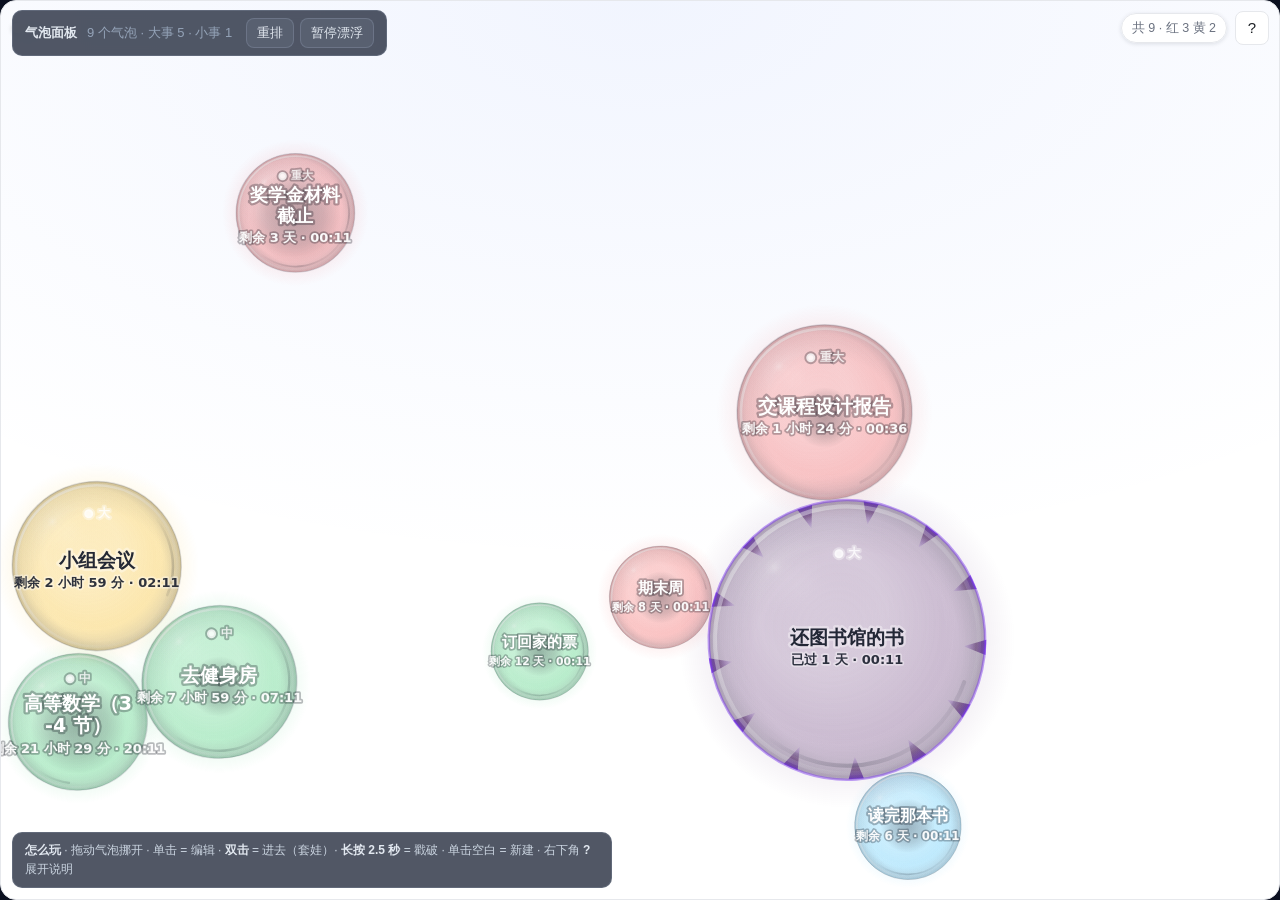
==== index.html @ 01e2e014 "Timetable：本地优先的日程/课表应用" ====
<!doctype html>
<html lang="zh-CN">
<head>
<meta charset="utf-8" />
<meta name="viewport" content="width=device-width, initial-scale=1, viewport-fit=cover" />
<meta name="theme-color" content="#0b1020" />
<title>气泡日程 · Bubble Schedule Demo</title>
<meta name="description" content="气泡浮动日程界面：大小 = 还剩多久，颜色 = 事情多大。纯前端、零依赖。" />
<!-- 空的 data: 图标：不写这一行浏览器会去请求 /favicon.ico 并拿到 404，
     在控制台留一条无意义的红字（demo 的 404 检查也会被它干扰）。 -->
<link rel="icon" href="data:," />
<!--
  刻意复用应用的**同一批样式表**（web/css/*.css 由生成器拷进来）。
  少一个气泡就长得不对：`.bubble-canvas` 在 views.css，
  颜色/圆角/字号的设计变量在 base.css。
-->
<link rel="stylesheet" href="web/css/base.css" />
<link rel="stylesheet" href="web/css/layout.css" />
<link rel="stylesheet" href="web/css/views.css" />
<link rel="stylesheet" href="web/css/components.css" />
<link rel="stylesheet" href="web/demo.css" />
</head>
<body>
<!--
  ⚠️ `view-bubble` 这个类**不能省**：layout.css 里气泡区的"铺满"规则
     （去掉顶栏、去掉内容区内边距、把 .content 变成 flex 列）全部挂在
     `.app.view-bubble` 下面。少了它就不是全屏气泡，而是带一圈留白的普通视图。

  ⚠️ 也**不能有 .sidebar**：layout.css 的 `.app` 是
     `display:grid; grid-template-columns: var(--sidebar-w) 1fr`。
     没有侧栏时，`.main` 会落进**第一列**（= 收起态侧栏的 62px），
     整个主区被压成 62px 宽 —— 实测就是 62px。
     demo.css 里用 `grid-template-columns: 1fr` 覆盖掉。
-->
<div class="app view-bubble">
  <div class="main">
    <main class="content" id="view-host" tabindex="-1"></main>
  </div>
</div>

<!-- 顶部悬浮条：标题 / 统计 / 两个好玩的操作（重排、暂停漂浮）。
     不用应用的 .topbar —— 气泡视图下它是被隐藏的（空间全留给气泡），
     所以这里自己做一条浮层。 -->
<div class="demo-bar">
  <b id="view-title">气泡面板</b>
  <span id="view-subtitle" class="demo-sub"></span>
  <span class="demo-nav" id="view-nav"></span>
</div>

<div class="toast-host" id="toast-host" aria-live="polite" aria-atomic="false"></div>

<div class="demo-hint">
  <b>怎么玩</b> ·
  拖动气泡挪开 ·
  单击 = 编辑 ·
  <b>双击</b> = 进去（套娃）·
  <b>长按 2.5 秒</b> = 戳破 ·
  单击空白 = 新建 ·
  右下角 <b>?</b> 展开说明
</div>

<script type="module" src="web/demo.js"></script>
</body>
</html>
---- web/css/base.css ----
:root {
  --bg: #f5f6f8;
  --surface: #ffffff;
  --surface-2: #fafbfc;
  --text: #1b1f24;
  --muted: #6b7280;
  --line: #e6e8ec;
  --brand: #3b6ef6;
  --brand-soft: #eaf0ff;
  --danger: #ef4444;
  --ok: #10b981;
  --warn: #f59e0b;

  --c-course: #3b6ef6;
  --c-task: #f59e0b;
  --c-exam: #ef4444;
  --c-activity: #10b981;
  --c-personal: #8b5cf6;
  --c-other: #64748b;

  
  --cc-1: #2f6feb;
  --cc-2: #0e9f6e;
  --cc-3: #7c5cf0;
  --cc-4: #d97706;
  --cc-5: #0e8fa8;
  --cc-6: #db2777;
  --cc-7: #65a30d;
  --cc-8: #e11d48;
  --cc-9: #4f46e5;
  --cc-10: #b45309;
  --cc-11: #0891b2;
  --cc-12: #9333ea;

  --r-sm: 8px;
  --r-md: 12px;
  --r-lg: 16px;
  --shadow: 0 1px 2px rgba(16, 24, 40, .05), 0 8px 24px -12px rgba(16, 24, 40, .18);
  --font: -apple-system, BlinkMacSystemFont, "Segoe UI", "PingFang SC", "Hiragino Sans GB",
          "Microsoft YaHei", "Noto Sans SC", Roboto, sans-serif;
  --sidebar-w: 210px;
  
  --sidebar-w-collapsed: 62px;
  --sidebar-w-expanded: 210px;
  --tabbar-h: 58px;
}

@media (prefers-color-scheme: dark) {
  :root {
    --bg: #0f1115;
    --surface: #171a21;
    --surface-2: #1c2029;
    --text: #e8eaed;
    --muted: #9aa2af;
    --line: #262b34;
    --brand: #6b93ff;
    --brand-soft: #1b2440;
    --shadow: 0 1px 2px rgba(0, 0, 0, .4), 0 12px 28px -16px rgba(0, 0, 0, .6);
  }
}

* { box-sizing: border-box; }

html, body { height: 100%; }

body {
  margin: 0;
  font-family: var(--font);
  font-size: 14px;
  line-height: 1.5;
  color: var(--text);
  background: var(--bg);
  -webkit-font-smoothing: antialiased;
  -webkit-tap-highlight-color: transparent;
}

h1, h2, h3, h4, p { margin: 0; }
button { font: inherit; color: inherit; }
ul { margin: 0; padding: 0; list-style: none; }

::-webkit-scrollbar { width: 10px; height: 10px; }
::-webkit-scrollbar-thumb { background: var(--line); border-radius: 999px; border: 3px solid transparent; background-clip: content-box; }
::-webkit-scrollbar-thumb:hover { background: var(--muted); background-clip: content-box; }


.btn {
  display: inline-flex; align-items: center; justify-content: center; gap: 6px;
  padding: 8px 14px; min-height: 36px;
  border: 1px solid var(--line); border-radius: var(--r-sm);
  background: var(--surface); cursor: pointer;
  transition: background .15s, border-color .15s, transform .06s;
  white-space: nowrap;
}
.btn:hover { background: var(--surface-2); }
.btn:active { transform: scale(.98); }
.btn-primary { background: var(--brand); border-color: var(--brand); color: #fff; }
.btn-primary:hover { filter: brightness(1.06); background: var(--brand); }
.btn-ghost { background: transparent; border-color: transparent; }
.btn-danger { color: var(--danger); border-color: var(--line); }
.btn-danger:hover { background: rgba(239, 68, 68, .08); }
.btn-block { width: 100%; }
.btn-sm { min-height: 30px; padding: 4px 10px; font-size: 13px; }

.icon-btn {
  width: 34px; height: 34px; display: inline-grid; place-items: center;
  border: 1px solid var(--line); border-radius: var(--r-sm);
  background: var(--surface); cursor: pointer; font-size: 15px;
}
.icon-btn:hover { background: var(--surface-2); }

.chip {
  display: inline-flex; align-items: center; gap: 4px;
  padding: 2px 8px; border-radius: 999px;
  background: var(--surface-2); border: 1px solid var(--line);
  font-size: 12px; color: var(--muted);
}
.tiny { font-size: 12px; color: var(--muted); }
.muted { color: var(--muted); }
.only-desk { display: inline; }
.only-mobile { display: none; }

input, select, textarea {
  font: inherit; color: inherit; width: 100%;
  padding: 9px 11px; min-height: 38px;
  border: 1px solid var(--line); border-radius: var(--r-sm);
  background: var(--surface); outline: none;
  transition: border-color .15s, box-shadow .15s;
}


[hidden] { display: none !important; }


input[type='checkbox'], input[type='radio'] {
  width: auto;
  min-width: 0;
  min-height: 0;
  height: auto;
  padding: 0;
  margin: 0;
  border: 0;
  border-radius: 0;
  background: none;
  flex: none;
  align-self: flex-start;
  accent-color: var(--brand);
}

input:focus, select:focus, textarea:focus {
  border-color: var(--brand);
  box-shadow: 0 0 0 3px color-mix(in srgb, var(--brand) 18%, transparent);
}
textarea { min-height: 72px; resize: vertical; }
label { display: block; font-size: 12px; color: var(--muted); margin-bottom: 5px; }


.t-course { --c: var(--c-course); }
.t-task { --c: var(--c-task); }
.t-exam { --c: var(--c-exam); }
.t-activity { --c: var(--c-activity); }
.t-personal { --c: var(--c-personal); }
.t-other { --c: var(--c-other); }

@media (max-width: 799px) {
  .only-desk { display: none; }
  .only-mobile { display: inline-grid; }
}
---- web/css/layout.css ----
.app {
  display: grid;
  grid-template-columns: var(--sidebar-w) 1fr;
  min-height: 100vh;
  min-height: 100dvh;
}


.app.view-bubble {
  height: 100vh;
  height: 100dvh;
  overflow: hidden;
}
.app.view-bubble .main { height: 100%; min-height: 0; overflow: hidden; }

.app.view-bubble .sidebar { position: static; height: 100%; overflow-y: auto; }


.sidebar {
  display: flex; flex-direction: column; gap: 8px;
  padding: 16px 12px;
  border-right: 1px solid var(--line);
  background: var(--surface);
  position: sticky; top: 0; height: 100vh; height: 100dvh;
  
  min-width: 0;
}
.brand { display: flex; align-items: center; gap: 10px; padding: 4px 6px 14px; }
.brand-mark {
  width: 32px; height: 32px; border-radius: 9px; flex: none;
  display: grid; place-items: center;
  background: var(--brand); color: #fff; font-weight: 700;
}
.brand-text { display: flex; flex-direction: column; line-height: 1.15; }
.brand-text b { font-size: 15px; }
.brand-text small { font-size: 11px; color: var(--muted); letter-spacing: .04em; }

.nav { display: flex; flex-direction: column; gap: 2px; flex: 1; }
.nav-item {
  display: flex; align-items: center; gap: 10px;
  padding: 9px 11px; border-radius: var(--r-sm);
  border: 0; background: transparent; text-align: left; cursor: pointer;
  color: var(--text);
}
.nav-item:hover { background: var(--surface-2); }
.nav-item[aria-current="true"] { background: var(--brand-soft); color: var(--brand); font-weight: 600; }
.nav-item .nav-ico { width: 18px; text-align: center; font-size: 15px; }
.sidebar-foot { display: flex; flex-direction: column; gap: 8px; padding-top: 10px; border-top: 1px solid var(--line); }
.sidebar-foot .tiny { padding: 0 4px; }


.sidebar-toggle {
  margin-top: 8px; padding: 6px 0; width: 100%;
  border: 1px solid var(--line); border-radius: var(--r-sm);
  background: var(--surface-2); color: var(--muted);
  font-size: 14px; line-height: 1; cursor: pointer;
}
.sidebar-toggle:hover { color: var(--text); border-color: var(--brand); }



@media (min-width: 800px) {
  .app { transition: grid-template-columns 180ms ease; grid-template-columns: var(--sidebar-w-collapsed) 1fr; }
  .app:has(.sidebar:hover), .app:has(.sidebar:focus-within) { grid-template-columns: var(--sidebar-w-expanded) 1fr; }
  
  .app:has(.sidebar.is-open:not(.is-dropzone)) { grid-template-columns: var(--sidebar-w-expanded) 1fr; }
  
  .app:has(.sidebar.is-dropzone) { grid-template-columns: var(--sidebar-w-expanded) 1fr; }
  .sidebar { width: auto; }
  
  .sidebar .brand-text,
  .sidebar .nav-label,
  .sidebar .sidebar-foot .tiny {
    opacity: 0; width: 0; overflow: hidden;
    transition: opacity 120ms ease, width 180ms ease;
    white-space: nowrap;
  }
  .sidebar:hover .brand-text,
  .sidebar:hover .nav-label,
  .sidebar:hover .sidebar-foot .tiny,
  .sidebar:focus-within .brand-text,
  .sidebar:focus-within .nav-label,
  .sidebar:focus-within .sidebar-foot .tiny,
  .sidebar.is-open .brand-text,
  .sidebar.is-open .nav-label,
  .sidebar.is-open .sidebar-foot .tiny,
  .sidebar.is-dropzone .brand-text,
  .sidebar.is-dropzone .nav-label,
  .sidebar.is-dropzone .sidebar-foot .tiny {
    opacity: 1; width: auto; overflow: visible;
  }
  
  .sidebar.is-dropzone > * { visibility: hidden; }

  
  .sidebar:not(:hover):not(:focus-within):not(.is-dropzone) { padding-left: 0; padding-right: 0; }
  .sidebar:not(:hover):not(:focus-within):not(.is-dropzone) .brand { justify-content: center; padding: 4px 0 14px; }
  .sidebar:not(:hover):not(:focus-within):not(.is-dropzone) .nav-item {
    justify-content: center; padding-left: 0; padding-right: 0; min-height: 38px;
  }
  .sidebar:not(:hover):not(:focus-within):not(.is-dropzone) .sidebar-foot { align-items: center; }
  
  .nav-item .nav-ico { width: 20px; flex: none; line-height: 1; }
  .brand-mark { width: 32px; height: 32px; }
}


.bubble-dropzone {
  position: fixed; z-index: 30;
  left: 0; top: 0; height: 100dvh;
  width: var(--sidebar-w-expanded);
  display: flex; flex-direction: column; justify-content: center; gap: 10px;
  padding: 18px 12px;
  border: 2px dashed color-mix(in srgb, var(--drop-color, var(--brand)) 60%, transparent);
  border-radius: var(--r-lg);
  background:
    linear-gradient(180deg,
      color-mix(in srgb, var(--drop-color, var(--surface)) 34%, var(--surface)),
      color-mix(in srgb, var(--drop-color, var(--surface)) 16%, var(--surface)));
  backdrop-filter: blur(3px);
  pointer-events: none;              
  animation: dzIn 150ms ease-out both;
  text-align: center;
}
.bubble-dropzone[hidden] { display: none; }
@keyframes dzIn { from { opacity: 0; transform: translateX(-12px); } }
.bdz-head { font-size: 15px; font-weight: 700; color: var(--text); }
.bdz-desc { font-size: 12.5px; line-height: 1.5; color: var(--text); opacity: .85; }
.bdz-color {
  display: flex; flex-direction: column; align-items: center; gap: 5px;
  margin-top: 4px; font-size: 11.5px; color: var(--muted);
}
.bdz-color i {
  width: 26px; height: 26px; border-radius: 50%; display: block;
  border: 2px solid color-mix(in srgb, var(--line) 70%, transparent);
  box-shadow: 0 1px 6px -1px rgba(0, 0, 0, .25);
}


.main { display: flex; flex-direction: column; min-width: 0; }

.topbar {
  position: sticky; top: 0; z-index: 20;
  display: flex; align-items: center; justify-content: space-between; gap: 12px;
  padding: 12px 20px;
  background: color-mix(in srgb, var(--bg) 86%, transparent);
  backdrop-filter: saturate(1.4) blur(10px);
  border-bottom: 1px solid var(--line);
}
.topbar-left, .topbar-right { display: flex; align-items: center; gap: 10px; min-width: 0; }
.title-block { min-width: 0; }
.topbar h1 { font-size: 18px; font-weight: 650; white-space: nowrap; }
.subtitle { font-size: 12px; color: var(--muted); white-space: nowrap; overflow: hidden; text-overflow: ellipsis; }

.period-nav { display: flex; align-items: center; gap: 2px; }
.period-nav .today-btn { font-size: 13px; }

.content { flex: 1; min-width: 0; padding: 16px 20px 32px; outline: none; }


.banner-host { display: flex; flex-direction: column; gap: 8px; padding: 0 20px; }
.banner-host:not(:empty) { padding-top: 12px; }


.app.view-bubble .topbar {
  padding: 0;
  border-bottom: 0;
  background: transparent;
  backdrop-filter: none;
  min-height: 0;
}
.app.view-bubble .topbar .title-block { display: none; }
.app.view-bubble .topbar .new-event-btn { display: none; }
.app.view-bubble .period-nav { display: none; }
.app.view-bubble .banner-host:empty { display: none; }

.app.view-bubble .content {
  padding: 0;
  overflow: hidden;
  
  display: flex;
  flex-direction: column;
}

.app.view-bubble .topbar-left { min-height: 44px; align-items: center; }
.banner {
  display: flex; align-items: center; gap: 10px; flex-wrap: wrap;
  padding: 10px 14px; border-radius: var(--r-md);
  border: 1px solid var(--line); background: var(--surface); box-shadow: var(--shadow);
  font-size: 13px;
}
.banner b { font-weight: 600; }
.banner .spacer { flex: 1; }
.banner.warn { border-color: color-mix(in srgb, var(--warn) 45%, var(--line)); background: color-mix(in srgb, var(--warn) 8%, var(--surface)); }
.banner.info { border-color: color-mix(in srgb, var(--brand) 40%, var(--line)); background: var(--brand-soft); }


.tabbar { display: none; }

@media (max-width: 799px) {
  .app { grid-template-columns: 1fr; }
  .sidebar { display: none; }
  .topbar { padding: 10px 14px; }
  .content { padding: 12px 14px calc(var(--tabbar-h) + 20px + env(safe-area-inset-bottom)); }
  .banner-host { padding: 0 14px; }

  .tabbar {
    display: grid; grid-auto-flow: column; grid-auto-columns: 1fr;
    position: fixed; left: 0; right: 0; bottom: 0; z-index: 30;
    height: calc(var(--tabbar-h) + env(safe-area-inset-bottom));
    padding-bottom: env(safe-area-inset-bottom);
    background: color-mix(in srgb, var(--surface) 94%, transparent);
    backdrop-filter: blur(12px);
    border-top: 1px solid var(--line);
  }
  .tabbar .nav-item {
    flex-direction: column; gap: 2px; justify-content: center;
    border-radius: 0; font-size: 11px; padding: 6px 0;
  }
  .tabbar .nav-item .nav-ico { font-size: 17px; width: auto; }
  .tabbar .nav-item[aria-current="true"] { background: transparent; color: var(--brand); }
}
---- web/css/views.css ----
.card {
  background: var(--surface); border: 1px solid var(--line);
  border-radius: var(--r-lg); box-shadow: var(--shadow);
}


.empty {
  display: grid; place-items: center; gap: 10px;
  padding: 56px 20px; text-align: center; color: var(--muted);
}
.empty .empty-ico { font-size: 34px; opacity: .5; }
.empty h3 { color: var(--text); font-size: 15px; font-weight: 600; }


.month-head {
  display: grid; grid-template-columns: repeat(7, 1fr);
  border-bottom: 1px solid var(--line);
  background: var(--surface-2);
  border-radius: var(--r-lg) var(--r-lg) 0 0;
}
.month-head span { padding: 8px 0; text-align: center; font-size: 12px; color: var(--muted); }
.month-head span.weekend { color: color-mix(in srgb, var(--muted) 70%, var(--danger)); }

.month-grid { display: grid; grid-template-columns: repeat(7, 1fr); }
.month-cell {
  min-height: 108px; padding: 6px 7px 7px;
  border-right: 1px solid var(--line); border-bottom: 1px solid var(--line);
  cursor: pointer; position: relative; overflow: hidden;
  transition: background .12s;
}
.month-cell:nth-child(7n) { border-right: 0; }
.month-cell:hover { background: var(--surface-2); }
.month-cell.out { background: color-mix(in srgb, var(--bg) 60%, transparent); }
.month-cell.out .daynum { opacity: .38; }
.month-cell.today .daynum {
  background: var(--brand); color: #fff; border-radius: 999px;
  width: 22px; height: 22px; display: grid; place-items: center;
}
.month-cell .daynum { font-size: 12px; font-weight: 600; margin-bottom: 4px; }
.month-cell .cell-head { display: flex; align-items: center; justify-content: space-between; }
.month-cell .cell-week { font-size: 10px; color: var(--muted); }

.pill {
  display: flex; align-items: center; gap: 5px;
  padding: 2px 6px; margin-bottom: 3px;
  border-radius: 5px; font-size: 11.5px; line-height: 1.45;
  background: color-mix(in srgb, var(--c) 12%, transparent);
  color: color-mix(in srgb, var(--c) 78%, var(--text));
  border-left: 2.5px solid var(--c);
  white-space: nowrap; overflow: hidden; text-overflow: ellipsis;
}
.pill .pill-time { font-variant-numeric: tabular-nums; opacity: .8; flex: none; }
.pill .pill-title { overflow: hidden; text-overflow: ellipsis; }
.pill.done { opacity: .45; text-decoration: line-through; }
.more { font-size: 11px; color: var(--muted); padding-left: 4px; }

@media (max-width: 799px) {
  .month-cell { min-height: 74px; padding: 4px; }
  .month-cell .cell-week { display: none; }
  .pill { font-size: 10.5px; padding: 1px 4px; border-left-width: 2px; }
  .pill .pill-time { display: none; }
}


.grid-wrap { overflow: auto; -webkit-overflow-scrolling: touch; }
.timegrid { min-width: 620px; position: relative; }
.timegrid-head {
  display: grid; position: sticky; top: 0; z-index: 5;
  background: var(--surface); border-bottom: 1px solid var(--line);
}
.timegrid-head .corner { border-right: 1px solid var(--line); }
.timegrid-head .daycol {
  padding: 7px 4px; text-align: center; border-right: 1px solid var(--line);
  font-size: 12px; color: var(--muted);
}
.timegrid-head .daycol b { display: block; font-size: 15px; color: var(--text); }
.timegrid-head .daycol.today { background: var(--brand-soft); }
.timegrid-head .daycol.today b { color: var(--brand); }
.timegrid-head .daycol small { font-size: 10px; }

.timegrid-body { display: grid; position: relative; }
.timegrid-axis { border-right: 1px solid var(--line); position: relative; }
.hour-label {
  height: 60px; font-size: 11px; color: var(--muted);
  text-align: right; padding-right: 7px; transform: translateY(-7px);
}
.daycol-body { position: relative; border-right: 1px solid var(--line); }
.hour-line { height: 60px; border-bottom: 1px dashed var(--line); }
.now-line {
  position: absolute; left: 0; right: 0; height: 0;
  border-top: 2px solid var(--danger); z-index: 3; pointer-events: none;
}
.now-line::before {
  content: ''; position: absolute; left: -4px; top: -5px;
  width: 8px; height: 8px; border-radius: 50%; background: var(--danger);
}

.block {
  position: absolute; overflow: hidden; cursor: pointer;
  padding: 4px 6px; border-radius: 6px;
  background: color-mix(in srgb, var(--c) 16%, var(--surface));
  border-left: 3px solid var(--c);
  box-shadow: 0 1px 2px rgba(16, 24, 40, .06);
  font-size: 11.5px; line-height: 1.35;
}
.block b { display: block; font-weight: 600; font-size: 12px; }
.block .bl-time { font-size: 10.5px; opacity: .75; }
.block .bl-loc { font-size: 10.5px; opacity: .8; }
.block.done { opacity: .5; }
.block.tiny-block { padding: 2px 5px; }
.block.tiny-block b { font-size: 11px; }


.list { display: flex; flex-direction: column; gap: 14px; }
.list-group { display: flex; flex-direction: column; gap: 8px; }
.list-group-head {
  display: flex; align-items: baseline; gap: 8px; padding: 2px 4px;
  position: sticky; top: 58px; background: var(--bg); z-index: 2;
}
.list-group-head h3 { font-size: 13px; font-weight: 650; }
.list-group-head .count { font-size: 12px; color: var(--muted); }

.row {
  display: flex; align-items: center; gap: 12px;
  padding: 11px 14px; border: 1px solid var(--line); border-radius: var(--r-md);
  background: var(--surface); cursor: pointer;
}
.row:hover { border-color: color-mix(in srgb, var(--brand) 35%, var(--line)); }
.row .bar { width: 3px; align-self: stretch; border-radius: 3px; background: var(--c); flex: none; }
.row .row-main { flex: 1; min-width: 0; }
.row .row-title { font-weight: 600; display: flex; align-items: center; gap: 6px; }
.row .row-meta { font-size: 12px; color: var(--muted); display: flex; gap: 8px; flex-wrap: wrap; margin-top: 2px; }
.row .row-time { font-variant-numeric: tabular-nums; font-size: 13px; color: var(--muted); flex: none; }
.row.done { opacity: .55; }
.row.done .row-title { text-decoration: line-through; }

.check {
  width: 22px; height: 22px; flex: none; border-radius: 50%;
  border: 1.5px solid var(--line); background: var(--surface);
  display: grid; place-items: center; cursor: pointer; font-size: 12px; color: transparent;
}
.check:hover { border-color: var(--ok); }
.check.on { background: var(--ok); border-color: var(--ok); color: #fff; }


.course-toolbar {
  display: flex; align-items: center; gap: 8px; flex-wrap: wrap;
  padding: 10px 12px; margin-bottom: 12px;
}
.week-strip { display: flex; gap: 5px; overflow-x: auto; padding-bottom: 2px; }
.week-pill {
  min-width: 38px; padding: 5px 8px; border-radius: 999px; cursor: pointer;
  border: 1px solid var(--line); background: var(--surface); font-size: 12px; flex: none;
}
.week-pill[aria-pressed="true"] { background: var(--brand); border-color: var(--brand); color: #fff; }


.course-table { display: grid; border: 1px solid var(--line); border-radius: var(--r-lg); background: var(--surface); }


.course-table-scroll {
  overflow-x: auto;
  overflow-y: visible;
  -webkit-overflow-scrolling: touch;
  
  border-radius: var(--r-lg);
}
.course-table { min-width: 720px; }

@media (max-width: 669px) {
  .course-table { min-width: 640px; }
}

.ct-row { display: contents; }
.ct-weeks, .ct-slot, .ct-cell { min-height: 62px; }


.ct-block {
  margin: 3px; z-index: 1; overflow: hidden;
  border-radius: 8px; padding: 7px 8px; font-size: 11.5px; line-height: 1.4;
  
  background: var(--c);
  color: #fff;
  box-shadow: 0 1px 2px rgb(0 0 0 / 0.08);
  cursor: pointer;
  display: flex; flex-direction: column; gap: 1px;
  transition: filter .12s;
}
.ct-block:hover { filter: brightness(1.06); }
.ct-block b {
  display: block; font-size: 12.5px; font-weight: 650; line-height: 1.3;
  
  display: -webkit-box; -webkit-line-clamp: 2; -webkit-box-orient: vertical;
  overflow: hidden;
}

.ct-block span {
  display: block; font-size: 11px;
  color: rgb(255 255 255 / 0.92);
  white-space: nowrap; overflow: hidden; text-overflow: ellipsis;
}

.ct-block .ct-time {
  font-size: 11px; font-weight: 600;
  color: rgb(255 255 255 / 0.95);
  font-variant-numeric: tabular-nums;
}

.course-table { grid-template-columns: 58px 64px repeat(7, minmax(0, 1fr)); }

.ct-weeks {
  border-right: 1px solid var(--line); border-bottom: 1px solid var(--line);
  padding: 6px 2px; text-align: center; font-size: 10.5px; color: var(--muted);
  background: var(--surface-2);
}
.ct-weeks b { display: block; font-size: 12px; color: var(--text); font-weight: 650; }
.ct-head > div:nth-child(-n+2) { background: var(--surface-2); }
.ct-head { background: var(--surface-2); border-bottom: 1px solid var(--line); }
.ct-head > div { padding: 8px 4px; text-align: center; font-size: 12px; color: var(--muted); border-right: 1px solid var(--line); }
.ct-head > div:last-child { border-right: 0; }
.ct-slot {
  border-right: 1px solid var(--line); border-bottom: 1px solid var(--line);
  padding: 6px 4px; text-align: center; font-size: 11px; color: var(--muted);
}
.ct-slot b { display: block; font-size: 13px; color: var(--text); }


.ct-head { position: sticky; top: 0; z-index: 3; }
.ct-head > div { background: var(--surface-2); }
.ct-weeks, .ct-slot { position: sticky; z-index: 2; background: var(--surface-2); }
.ct-weeks { left: 0; }
.ct-slot { left: 58px; }

.ct-head > div:nth-child(-n+2) { position: sticky; z-index: 4; }
.ct-head > div:nth-child(1) { left: 0; }
.ct-head > div:nth-child(2) { left: 58px; }


.ct-head > div:first-child { border-top-left-radius: var(--r-lg); }
.ct-head > div:last-child { border-top-right-radius: var(--r-lg); }
.ct-row:last-child > .ct-weeks { border-bottom-left-radius: var(--r-lg); }
.ct-row:last-child > *:last-child { border-bottom-right-radius: var(--r-lg); }

.ct-cell {
  border-right: 1px solid var(--line); border-bottom: 1px solid var(--line);
  min-height: 62px; padding: 5px; position: relative;
}
.ct-cell:last-child { border-right: 0; }
.ct-course {
  border-radius: 6px; padding: 5px 6px; font-size: 11.5px; line-height: 1.35; height: 100%;
  background: color-mix(in srgb, var(--c) 15%, var(--surface));
  border-left: 3px solid var(--c); cursor: pointer;
}
.ct-course b { display: block; font-size: 12px; }
.ct-course span { color: var(--muted); display: block; }


.panel { padding: 18px 20px; display: flex; flex-direction: column; gap: 14px; }
.panel h2 { font-size: 15px; font-weight: 650; }
.panel h3 { font-size: 13px; font-weight: 600; color: var(--muted); }
.field-grid { display: grid; grid-template-columns: repeat(auto-fit, minmax(220px, 1fr)); gap: 12px; }
.switch-row {
  display: flex; align-items: center; justify-content: space-between; gap: 12px;
  padding: 11px 0; border-bottom: 1px solid var(--line);
}
.switch-row:last-child { border-bottom: 0; }


.bubble-course-toggle {
  padding: 6px 0; border-bottom: 0;
  font-size: 12.5px; color: var(--text); cursor: pointer;
}
.bubble-course-toggle input { margin: 0; cursor: pointer; }
.switch-row .sr-text b { display: block; font-size: 13.5px; font-weight: 600; }
.switch-row .sr-text small { color: var(--muted); font-size: 12px; }

.switch { position: relative; width: 46px; height: 26px; flex: none; }
.switch input { position: absolute; opacity: 0; width: 100%; height: 100%; margin: 0; cursor: pointer; }
.switch .track {
  position: absolute; inset: 0; border-radius: 999px; background: var(--line);
  transition: background .18s; pointer-events: none;
}
.switch .track::after {
  content: ''; position: absolute; top: 3px; left: 3px; width: 20px; height: 20px;
  border-radius: 50%; background: #fff; box-shadow: 0 1px 3px rgba(0, 0, 0, .25);
  transition: transform .18s;
}
.switch input:checked + .track { background: var(--brand); }
.switch input:checked + .track::after { transform: translateX(20px); }

.import-report { border: 1px solid var(--line); border-radius: var(--r-md); padding: 12px 14px; background: var(--surface-2); font-size: 13px; }
.import-report ul { margin-top: 6px; display: flex; flex-direction: column; gap: 4px; }
.import-report li { color: var(--warn); font-size: 12px; }
textarea.code { font-family: ui-monospace, Consolas, "Cascadia Mono", monospace; font-size: 12.5px; min-height: 220px; }



.bubble-wrap { display: flex; flex-direction: column; flex: 1; min-height: 0; }


.bubble-stage {
  position: relative;
  flex: 1;
  min-height: 240px;
  border-radius: var(--r-lg);
  border: 1px solid var(--line);
  overflow: hidden;
  background:
    radial-gradient(120% 90% at 50% 0%, color-mix(in srgb, var(--brand) 7%, transparent), transparent 70%),
    var(--surface);
}
.bubble-canvas { display: block; position: absolute; inset: 0; cursor: grab; touch-action: none; }
.bubble-canvas.grabbing { cursor: grabbing; }


.bubble-stage.bubble-inside {
  border-color: color-mix(in srgb, var(--bubble-inside-color, var(--brand)) 45%, var(--line));
  background:
    radial-gradient(90% 70% at 50% 12%,
      color-mix(in srgb, var(--bubble-inside-color, var(--brand)) 26%, transparent),
      transparent 72%),
    radial-gradient(120% 100% at 50% 110%,
      color-mix(in srgb, var(--bubble-inside-color, var(--brand)) 14%, transparent),
      transparent 70%),
    color-mix(in srgb, var(--bubble-inside-color, var(--brand)) 6%, var(--surface));
  transition: background 420ms ease, border-color 420ms ease;
}

@keyframes bubble-enter-pop {
  0% { transform: scale(1.06); filter: blur(6px); opacity: .55; }
  100% { transform: scale(1); filter: blur(0); opacity: 1; }
}

.month-layout { display: grid; grid-template-columns: minmax(0, 1fr) 300px; gap: 12px; align-items: start; }
@media (max-width: 1080px) { .month-layout { grid-template-columns: 1fr; } }
.month-side { max-height: 72vh; display: flex; flex-direction: column; }
@media (max-width: 1080px) { .month-side { max-height: none; } }

.month-detail { display: flex; flex-direction: column; gap: 8px; min-height: 0; }
.month-detail-head {
  display: flex; align-items: center; justify-content: space-between; gap: 8px;
  padding-bottom: 8px; border-bottom: 1px solid var(--line);
}
.month-detail-head b { font-size: 15px; font-weight: 650; }
.month-detail-head .tiny { display: block; color: var(--muted); font-size: 11.5px; }
.month-detail-list { display: flex; flex-direction: column; gap: 6px; overflow-y: auto; min-height: 0; }
.month-detail-item {
  display: flex; gap: 9px; align-items: flex-start;
  padding: 8px 9px; border-radius: var(--r-sm); cursor: pointer;
  border: 1px solid var(--line);
  border-left: 3px solid var(--c, var(--brand));
  background: var(--surface);
}
.month-detail-item:hover { background: var(--surface-2); }
.mdi-time { display: flex; flex-direction: column; align-items: flex-end; min-width: 42px; flex: none; }
.mdi-time b { font-size: 13px; font-weight: 650; }
.mdi-time span { font-size: 10.5px; color: var(--muted); }
.mdi-body { display: flex; flex-direction: column; gap: 1px; min-width: 0; }
.mdi-title { font-size: 13.5px; font-weight: 600; word-break: break-word; }
.mdi-notes {
  overflow: hidden; text-overflow: ellipsis; white-space: nowrap; max-width: 200px;
}
.mdi-done { font-size: 10.5px; color: var(--muted); flex: none; }
.month-detail-empty { color: var(--muted); padding: 12px 2px; line-height: 1.5; }


.month-cell.selected { box-shadow: inset 0 0 0 2px color-mix(in srgb, var(--brand) 55%, transparent); }

.bubble-stage.bubble-inside .bubble-canvas,
.bubble-stage.bubble-enter .bubble-canvas {
  animation: bubble-enter-pop 420ms cubic-bezier(.22,.9,.3,1) both;
}


.bubble-stage.bubble-inside.bubble-inside-overdue {
  border-color: color-mix(in srgb, var(--bubble-inside-color) 65%, var(--line));
  border-style: dashed;
}


.bubble-inside-hint {
  position: absolute; inset: 0; z-index: 2;
  display: flex; flex-direction: column; align-items: center; justify-content: center;
  gap: 6px; text-align: center; pointer-events: none; padding: 16px;
  color: color-mix(in srgb, var(--bubble-inside-color, var(--text)) 55%, var(--text-2));
}
.bubble-inside-hint[hidden] { display: none; }
.bubble-inside-hint strong { font-size: 17px; font-weight: 650; }
.bubble-inside-hint span { font-size: 13px; opacity: .85; }
.bubble-inside-hint-key {
  margin-top: 6px; font-size: 12px !important;
  padding: 5px 11px; border-radius: 999px;
  border: 1px dashed color-mix(in srgb, var(--bubble-inside-color, var(--line)) 50%, var(--line));
  background: color-mix(in srgb, var(--surface) 70%, transparent);
}


.bubble-hud {
  position: absolute; left: 10px; top: 10px; right: 10px;
  display: flex; align-items: center; gap: 8px; flex-wrap: wrap;
  pointer-events: none; z-index: 3;
}
.bubble-hud > * { pointer-events: auto; }
.bubble-hud-chip {
  display: inline-flex; align-items: center; gap: 6px;
  padding: 5px 10px; border-radius: 999px; font-size: 12.5px;
  
  background: color-mix(in srgb, var(--surface) 94%, transparent);
  border: 1px solid var(--line); backdrop-filter: blur(10px);
  box-shadow: 0 1px 4px rgba(16, 24, 40, .12);
}
.bubble-hud-chip b { font-weight: 650; }
.bubble-hud-chip.muted { color: var(--muted); }


.bubble-panel {
  position: absolute; left: 0; right: 0; bottom: 0; z-index: 5;
  display: flex; flex-direction: column; gap: 10px;
  padding: 14px 14px calc(14px + env(safe-area-inset-bottom));
  background: color-mix(in srgb, var(--surface) 96%, transparent);
  backdrop-filter: blur(14px);
  border-top: 1px solid var(--line);
  border-radius: var(--r-lg) var(--r-lg) 0 0;
  box-shadow: 0 -8px 30px -12px rgba(0, 0, 0, .25);
  max-height: 62%;
  overflow-y: auto;
  animation: bubblePanelUp .18s ease-out;
}
.bubble-panel[hidden] { display: none; }
@keyframes bubblePanelUp { from { transform: translateY(14px); opacity: .5; } }


.bubble-help { gap: 10px; }
.bubble-panel-row { display: flex; align-items: center; gap: 8px; flex-wrap: wrap; }
.bubble-panel-row .spacer { flex: 1; }
.bubble-tool-label { font-size: 12px; color: var(--muted); }
.bubble-help-head { display: flex; flex-direction: column; gap: 2px; }
.bubble-help-head strong { font-size: 14px; font-weight: 650; }
.bubble-help-title {
  font-size: 12px; font-weight: 600; color: var(--text-2);
  margin-top: 4px; padding-top: 8px; border-top: 1px solid var(--line);
}
.bubble-help-grid { display: grid; grid-template-columns: auto 1fr; gap: 6px 12px; align-items: baseline; }
@media (max-width: 560px) { .bubble-help-grid { grid-template-columns: 1fr; gap: 2px 0; } }
.bubble-help-line { display: contents; }
@media (max-width: 560px) { .bubble-help-line { display: block; margin-bottom: 6px; } }
.bubble-help-key {
  display: inline-flex; align-items: center; gap: 6px;
  font-size: 12.5px; font-weight: 600; white-space: nowrap;
}
.bubble-help-key i {
  width: 12px; height: 12px; border-radius: 4px; display: inline-block; flex: none;
  border: 1px solid color-mix(in srgb, var(--line) 70%, transparent);
}
.bubble-help-desc { font-size: 12.5px; color: var(--muted); line-height: 1.45; }


.tj-course-grid {
  display: grid; gap: 2px;
  grid-template-columns: repeat(auto-fill, minmax(240px, 1fr));
  
  padding: 2px;
  border: 1px solid var(--line); border-radius: var(--r-md);
}
.tj-course {
  display: flex; align-items: center; gap: 8px;
  padding: 5px 8px; border-radius: var(--r-sm);
  border: 1px solid transparent; cursor: pointer; min-width: 0;
}
.tj-course:hover { background: var(--brand-soft); border-color: color-mix(in srgb, var(--brand) 30%, var(--line)); }
.tj-course input { margin-top: 0; flex: none; }

.tj-course-body {
  display: flex; flex-direction: row; align-items: baseline; gap: 6px;
  min-width: 0; flex: 1 1 auto; flex-wrap: wrap;
}
.tj-course-body b { font-size: 13px; font-weight: 600; }
.tj-course-body .tiny { font-size: 11.5px; color: var(--muted); }

.tj-course-body .tj-code { font-size: 11px; color: var(--muted); font-family: ui-monospace, Consolas, monospace; }


.tj-course-block {
  display: flex; flex-direction: column; gap: 2px;
  padding: 4px 6px; border-radius: var(--r-sm);
  border: 1px solid transparent;
}
.tj-course-block:hover { border-color: color-mix(in srgb, var(--brand) 22%, var(--line)); }
.tj-expand {
  align-self: flex-start; margin-left: 22px;
  padding: 1px 8px; font-size: 11.5px; cursor: pointer;
  border: 1px solid var(--line); border-radius: 999px;
  background: transparent; color: var(--muted);
}
.tj-expand:hover { color: var(--text); border-color: color-mix(in srgb, var(--brand) 40%, var(--line)); }
.tj-class-list {
  display: flex; flex-direction: column; gap: 1px;
  margin: 2px 0 4px 22px; padding-left: 8px;
  border-left: 2px solid color-mix(in srgb, var(--brand) 25%, var(--line));
}
.tj-class { display: flex; align-items: flex-start; gap: 7px; padding: 3px 5px; border-radius: var(--r-sm); cursor: pointer; }
.tj-class:hover { background: var(--brand-soft); }
.tj-class input { margin-top: 2px; flex: none; }
.tj-class-body { display: flex; flex-direction: column; gap: 0; min-width: 0; }
.tj-class-body b { font-size: 12.5px; font-weight: 600; }
.tj-class-body .tiny { font-size: 11px; color: var(--muted); }


.custom-field { display: flex; flex-direction: column; gap: 5px; min-width: 0; }
.custom-field > span:first-child { font-size: 12.5px; font-weight: 600; color: var(--text-2); }
.custom-field .tiny { font-size: 11.5px; color: var(--muted); }

.custom-field > input, .custom-field > select { width: 100%; }
.custom-field .deadline-units { flex-wrap: wrap; }
.custom-field .deadline-units > select { flex: 1 1 180px; min-width: 0; width: auto; }

.chip-row { display: flex; gap: 6px; flex-wrap: wrap; }
.chip-row .chip[aria-pressed="true"] {
  border-width: 2px; font-weight: 650;
  border-color: color-mix(in srgb, var(--brand) 60%, var(--line));
  background: var(--brand-soft);
}
pre.code-block {
  margin: 0; padding: 8px 10px; border-radius: var(--r-sm);
  background: var(--surface-2, color-mix(in srgb, var(--line) 25%, transparent));
  font-family: ui-monospace, Consolas, monospace; font-size: 12.5px;
  overflow-x: auto;
}


.bubble-level-row { display: flex; gap: 6px; flex-wrap: wrap; }
.level-chip {
  display: inline-flex; align-items: center; gap: 6px;
  padding: 5px 11px; border-radius: 999px; font-size: 12.5px;
}
.level-chip i { width: 12px; height: 12px; border-radius: 50%; display: inline-block; }
.level-chip[aria-pressed="true"] { border-color: currentColor; font-weight: 650; }
.level-chip[disabled] { opacity: .38; cursor: not-allowed; }


.deadline-field { display: flex; flex-direction: column; gap: 8px; }
.deadline-units { display: flex; gap: 8px; flex-wrap: wrap; margin-top: 6px; }
.deadline-unit { display: flex; align-items: center; gap: 4px; }
.deadline-unit .tiny { color: var(--muted); }
.deadline-preview {
  display: flex; align-items: center; gap: 8px; flex-wrap: wrap;
  padding: 6px 8px; border-radius: var(--r-sm, 10px);
  background: color-mix(in srgb, var(--brand) 7%, transparent);
}
.deadline-preview .chip { font-size: 12.5px; }

.bubble-legend {
  display: flex; gap: 16px; flex-wrap: wrap;
  padding: 10px 12px; border: 1px solid var(--line); border-radius: var(--r-md);
  background: var(--surface-2, var(--surface));
}
.bubble-legend-block { display: flex; flex-direction: column; gap: 6px; }


.bubble-debug {
  position: absolute; left: 4px; right: 4px; bottom: 4px;
  font: 11px/1.35 ui-monospace, Consolas, monospace;
  color: color-mix(in srgb, var(--text) 75%, transparent);
  background: color-mix(in srgb, var(--surface) 84%, transparent);
  padding: 4px 6px; border-radius: 6px; pointer-events: none;
  white-space: normal; word-break: break-all;
}


.settings-qr {
  width: min(200px, 55vw); padding: 8px; background: #fff;
  border: 1px solid var(--line); border-radius: 12px;
}
.settings-qr svg { width: 100%; height: auto; display: block; }


.bubble-size-row { gap: 10px; }
.bubble-pick-label {
  font-size: 12.5px; font-weight: 600; max-width: 180px;
  overflow: hidden; text-overflow: ellipsis; white-space: nowrap;
}
.bubble-slider {
  flex: 1; min-width: 160px; max-width: 420px;
  height: 26px; padding: 0; min-height: 26px;
  background: transparent; border: 0; box-shadow: none;
  -webkit-appearance: none; appearance: none; cursor: pointer;
}
.bubble-slider:disabled { opacity: .45; cursor: not-allowed; }
.bubble-slider::-webkit-slider-runnable-track {
  height: 8px; border-radius: 999px;
  background: linear-gradient(90deg, #38bdf8, #22c55e 42%, #f5b301 72%, #ef4444);
}
.bubble-slider::-webkit-slider-thumb {
  -webkit-appearance: none; appearance: none;
  width: 22px; height: 22px; margin-top: -7px; border-radius: 50%;
  background: var(--surface); border: 3px solid var(--text);
  box-shadow: 0 2px 6px rgba(0, 0, 0, .3);
}
.bubble-slider::-moz-range-track {
  height: 8px; border-radius: 999px;
  background: linear-gradient(90deg, #38bdf8, #22c55e 42%, #f5b301 72%, #ef4444);
}
.bubble-slider::-moz-range-thumb {
  width: 20px; height: 20px; border-radius: 50%;
  background: var(--surface); border: 3px solid var(--text);
}
.bubble-size-value {
  min-width: 34px; text-align: center; font-size: 13px; font-weight: 700;
  font-variant-numeric: tabular-nums;
}
.bubble-presets { display: flex; gap: 6px; flex-wrap: wrap; }
.bubble-presets button { cursor: pointer; }
.bubble-legend-intensity { font-size: 9px; letter-spacing: -2px; opacity: .75; }


.magnitude-field { display: flex; align-items: center; gap: 10px; flex-wrap: wrap; }
.magnitude-field .bubble-slider { max-width: none; }


.tier-list { display: flex; flex-direction: column; gap: 8px; }
.tier-row { display: flex; align-items: center; gap: 10px; font-size: 13px; }
.tier-row i { width: 14px; height: 14px; border-radius: 50%; flex: none; }
.tier-row b { min-width: 42px; }
.tier-row small { color: var(--muted); }

.bubble-legend-title { font-size: 11.5px; color: var(--muted); }
.bubble-legend-ramp { display: flex; gap: 10px; flex-wrap: wrap; }
.bubble-legend-item { display: flex; align-items: center; gap: 5px; font-size: 12px; }
.bubble-legend-item i { width: 13px; height: 13px; border-radius: 4px; display: inline-block; }
.bubble-size-demo { display: flex; align-items: center; gap: 14px; }
.bubble-size-item { display: flex; align-items: center; gap: 5px; font-size: 12px; }
.bubble-size-item i {
  display: inline-block; border-radius: 50%;
  background: color-mix(in srgb, var(--muted) 35%, transparent);
  border: 1px solid color-mix(in srgb, var(--muted) 45%, transparent);
}


.importance-picker { display: flex; gap: 6px; flex-wrap: wrap; }
.importance-picker button {
  display: flex; align-items: center; gap: 6px;
  padding: 6px 10px; border-radius: 999px; cursor: pointer;
  border: 1px solid var(--line); background: var(--surface); font-size: 12.5px;
}
.importance-picker button i { width: 12px; height: 12px; border-radius: 4px; display: inline-block; }
.importance-picker button[aria-pressed="true"] { border-width: 2px; font-weight: 600; }

@media (max-width: 799px) {
  
  .bubble-stage { height: calc(100dvh - var(--tabbar-h) - 150px); min-height: 320px; }
  .bubble-legend { gap: 12px; padding: 8px 10px; }
  .bubble-panel { max-height: 72%; }
}


.modal-host { position: fixed; inset: 0; z-index: 60; }
.modal-host[hidden] { display: none; }
.modal-mask { position: absolute; inset: 0; background: rgba(15, 17, 21, .42); backdrop-filter: blur(2px); }
.modal {
  position: absolute; left: 50%; top: 50%; transform: translate(-50%, -50%);
  width: min(560px, calc(100vw - 32px)); max-height: min(84vh, 820px);
  display: flex; flex-direction: column;
  background: var(--surface); border: 1px solid var(--line);
  border-radius: var(--r-lg); box-shadow: 0 24px 60px -20px rgba(0, 0, 0, .4);
  overflow: hidden;
  animation: pop .16s ease-out;
}
@keyframes pop { from { opacity: 0; transform: translate(-50%, -48%) scale(.98); } }
.modal-head {
  display: flex; align-items: center; justify-content: space-between; gap: 10px;
  padding: 14px 18px; border-bottom: 1px solid var(--line);
}
.modal-head h2 { font-size: 15px; font-weight: 650; }
.modal-body { padding: 16px 18px; overflow: auto; display: flex; flex-direction: column; gap: 14px; }
.modal-foot {
  display: flex; align-items: center; gap: 8px;
  padding: 12px 18px; border-top: 1px solid var(--line); background: var(--surface-2);
}
.modal-foot .spacer { flex: 1; }

@media (max-width: 799px) {
  .modal {
    left: 0; right: 0; bottom: 0; top: auto; transform: none;
    width: 100%; max-height: 90vh; border-radius: var(--r-lg) var(--r-lg) 0 0;
    animation: sheet .2s ease-out;
  }
  @keyframes sheet { from { transform: translateY(12px); opacity: .6; } }
  .modal-body { padding-bottom: calc(16px + env(safe-area-inset-bottom)); }
}


.toast-host {
  position: fixed; z-index: 80;
  right: 18px; bottom: 18px; display: flex; flex-direction: column; gap: 8px;
  max-width: min(380px, calc(100vw - 36px));
  pointer-events: none;
}
.toast {
  pointer-events: auto;
  display: flex; gap: 10px; align-items: flex-start;
  padding: 11px 14px; border-radius: var(--r-md);
  background: var(--surface); border: 1px solid var(--line);
  box-shadow: 0 10px 30px -12px rgba(0, 0, 0, .35);
  animation: slide .2s ease-out;
}
@keyframes slide { from { opacity: 0; transform: translateY(8px); } }
.toast.alert { border-left: 3px solid var(--brand); }
.toast.ok { border-left: 3px solid var(--ok); }
.toast.err { border-left: 3px solid var(--danger); }
.toast b { display: block; font-size: 13.5px; }
.toast small { color: var(--muted); font-size: 12px; }
.toast .t-close { border: 0; background: transparent; cursor: pointer; color: var(--muted); padding: 0 2px; }

@media (max-width: 799px) {
  .toast-host { left: 12px; right: 12px; bottom: calc(var(--tabbar-h) + 12px + env(safe-area-inset-bottom)); max-width: none; }
}



.recycle-wrap { display: flex; flex-direction: column; gap: 14px; }
.recycle-head { display: flex; flex-direction: column; gap: 4px; }
.recycle-head h3 { font-size: 14px; font-weight: 650; }
.recycle-head .tiny { color: var(--muted); }



.recycle-grid {
  display: grid; gap: 16px 14px;
  grid-template-columns: repeat(auto-fill, minmax(104px, 1fr));
  align-items: start; justify-items: center;
  border: 1px solid var(--line); border-radius: var(--r-md);
  background: var(--surface); padding: 16px 14px;
}


.recycle-spiral { position: relative; overflow: hidden; border-radius: var(--r-md); }

.recycle-spiral-layer { position: absolute; }
.recycle-spiral-hint {
  position: absolute; left: 12px; bottom: 8px;
  font-size: 11.5px; color: var(--muted); pointer-events: none;
}


.recycle-item { display: flex; flex-direction: column; align-items: center; gap: 3px; position: relative; }
.recycle-block {
  
  border-radius: 10px;
  
  position: relative;
  background: linear-gradient(160deg, color-mix(in srgb, var(--c) 86%, #fff), var(--c) 62%);
  border: 2px solid color-mix(in srgb, var(--c) 60%, #000);
  box-shadow: 0 2px 6px rgb(0 0 0 / .14);
  display: grid; place-items: center; padding: 6px 7px;
  cursor: pointer; transition: transform .12s;
}
.recycle-block:hover { transform: scale(1.05); }
.recycle-block-name {
  font-size: 11px; line-height: 1.25; text-align: center; color: #fff;
  font-weight: 650; text-shadow: 0 1px 2px rgb(0 0 0 / .35);
  display: -webkit-box; -webkit-line-clamp: 3; -webkit-box-orient: vertical;
  overflow: hidden; word-break: break-word;
}

.recycle-block-count {
  position: absolute; right: -5px; top: -6px;
  background: var(--surface); color: var(--text);
  border: 1px solid var(--line); border-radius: 9px;
  font-size: 10px; font-weight: 700; padding: 0 5px; line-height: 15px;
}

.recycle-restore {
  border: 1px solid var(--line); border-radius: 8px; background: var(--surface-2);
  color: var(--muted); font-size: 12px; padding: 1px 7px; cursor: pointer;
}
.recycle-restore:hover { color: var(--brand); border-color: var(--brand); }

.recycle-badge {
  font-size: 11px; font-weight: 650; font-variant-numeric: tabular-nums;
  color: var(--muted);
}
.recycle-badge.early { color: var(--ok); }        
.recycle-badge.late  { color: var(--warn); }      
.recycle-when { font-size: 10.5px; color: var(--muted); font-variant-numeric: tabular-nums; }
---- web/css/components.css ----
.kbd {
  display: inline-block; padding: 1px 6px; border-radius: 5px;
  border: 1px solid var(--line); border-bottom-width: 2px;
  background: var(--surface-2); font-size: 11px; font-family: ui-monospace, Consolas, monospace;
}

.toolbar {
  display: flex; align-items: center; gap: 8px; flex-wrap: wrap;
  margin-bottom: 12px;
}
.toolbar .spacer { flex: 1; }

.seg {
  display: inline-flex; padding: 2px; gap: 2px;
  border: 1px solid var(--line); border-radius: var(--r-sm); background: var(--surface);
}
.seg button {
  border: 0; background: transparent; padding: 5px 12px; border-radius: 6px;
  cursor: pointer; font-size: 13px; color: var(--muted);
}
.seg button[aria-pressed="true"] { background: var(--brand-soft); color: var(--brand); font-weight: 600; }

.kv { display: flex; gap: 10px; font-size: 13px; }
.kv dt { color: var(--muted); min-width: 72px; }
.kv dd { margin: 0; }

.legend { display: flex; gap: 12px; flex-wrap: wrap; font-size: 12px; color: var(--muted); }
.legend i { display: inline-block; width: 9px; height: 9px; border-radius: 3px; margin-right: 4px; }

.report-ok { color: var(--ok); font-weight: 600; }
---- web/demo.css ----
/* demo 专有的少量样式 —— 其余全部复用应用真实的 web/css/*.css。
   这里只做四件事：撑满高度、修掉 grid 列、加悬浮标题条、加玩法提示。 */

html, body {
  height: 100%;
  margin: 0;
}

body {
  background: #0b1020;
}

/* ⚠️ 关键修复。layout.css 的 `.app` 是
     display: grid; grid-template-columns: var(--sidebar-w) 1fr;
   那是给"侧栏 + 主区"两列用的。demo 没有侧栏，于是 `.main` 会落进
   **第一列**（收起态侧栏 62px），主区被压成 62px 宽、气泡画布也跟着塌掉。
   （layout.css 自己的注释里就记着同一个坑，只是那是侧栏 absolute 造成的。）
   这里把列数改成一列，让主区独占。 */
.app {
  grid-template-columns: 1fr;
  height: 100vh;
  height: 100dvh;
}

/* 顶部悬浮条：取代被隐藏的 .topbar */
.demo-bar {
  position: fixed;
  top: 10px;
  left: 12px;
  z-index: 60;
  display: flex;
  align-items: center;
  gap: 10px;
  flex-wrap: wrap;
  max-width: calc(100vw - 24px);
  padding: 7px 12px;
  border-radius: 10px;
  font-size: 13px;
  color: #cbd5e1;
  background: rgba(15, 23, 42, 0.72);
  border: 1px solid rgba(148, 163, 184, 0.25);
  backdrop-filter: blur(6px);
  pointer-events: auto;
}

.demo-bar b { color: #e2e8f0; }
.demo-sub { color: #94a3b8; }

.demo-nav {
  display: flex;
  gap: 6px;
  margin-left: 4px;
}

/* 复用应用的按钮样式，但在深色浮层上要把文字提亮一点 */
.demo-nav .btn {
  background: rgba(148, 163, 184, 0.14);
  border-color: rgba(148, 163, 184, 0.3);
  color: #e2e8f0;
}
.demo-nav .btn:hover {
  background: rgba(148, 163, 184, 0.24);
  color: #fff;
}

/* 左下角的玩法提示 */
.demo-hint {
  position: fixed;
  left: 12px;
  bottom: 12px;
  z-index: 50;
  max-width: min(600px, calc(100vw - 24px));
  padding: 8px 12px;
  border-radius: 10px;
  font-size: 12px;
  line-height: 1.6;
  color: #cbd5e1;
  background: rgba(15, 23, 42, 0.72);
  border: 1px solid rgba(148, 163, 184, 0.25);
  backdrop-filter: blur(6px);
  pointer-events: none;
}

.demo-hint b { color: #e2e8f0; }

@media (max-width: 560px) {
  .demo-hint { font-size: 11px; padding: 6px 9px; }
  .demo-bar { font-size: 12px; padding: 6px 9px; }
}
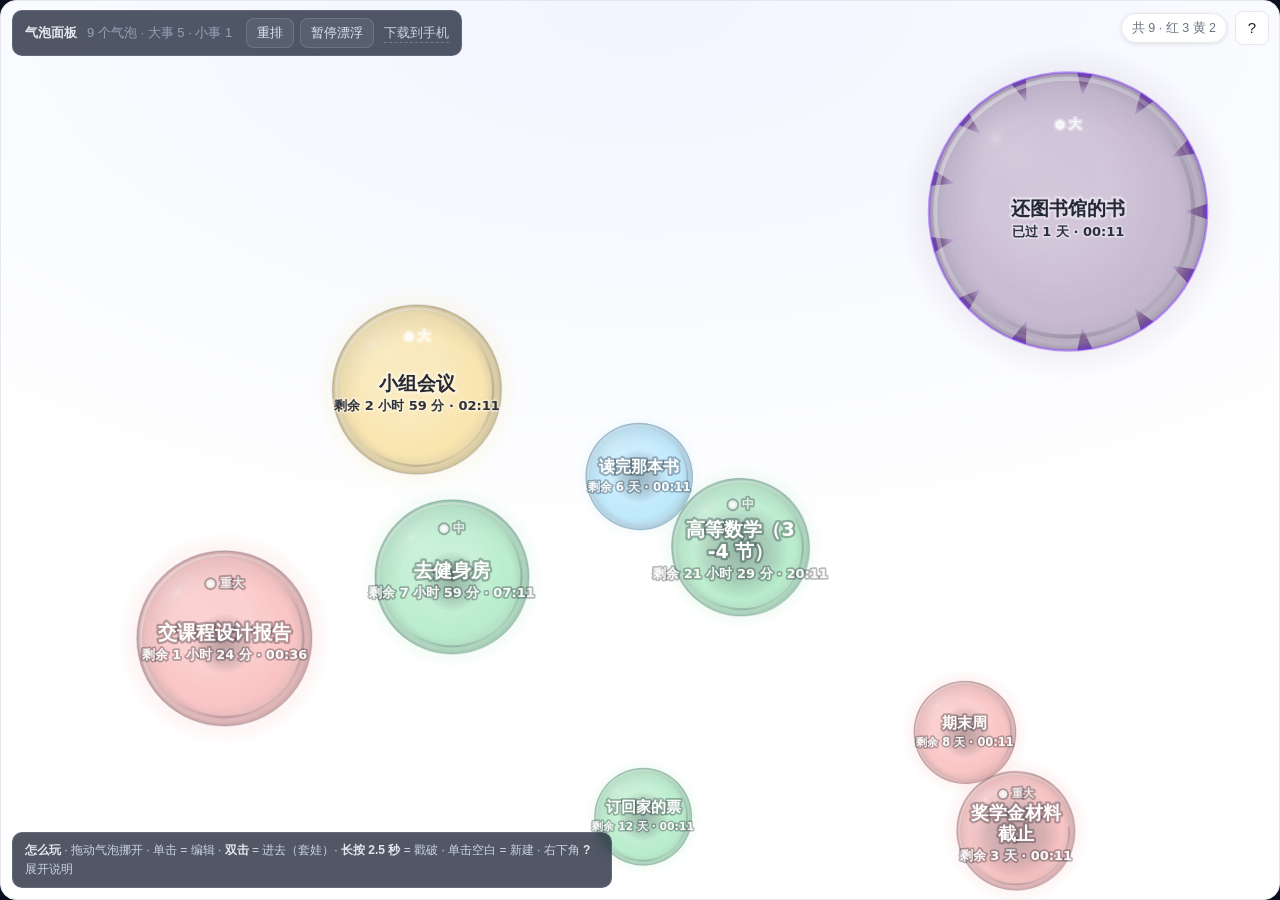
==== commit 21670615: "Timetable：本地优先的日程/课表应用" ====
--- a/index.html
+++ b/index.html
@@ -19,6 +19,11 @@
 <link rel="stylesheet" href="web/css/views.css" />
 <link rel="stylesheet" href="web/css/components.css" />
 <link rel="stylesheet" href="web/demo.css" />
+<script>
+  // 微信内置浏览器：它**会拦掉 .apk 下载**，所以先把话说明白（见下面 demo-bar / demo-hint 里的 wx-only 片段）。
+  // 只往 <html> 上加一个 class，不联网、无依赖；老内核里 UA 读不到就走 catch，不影响任何别的功能。
+  try { if (/MicroMessenger/i.test(navigator.userAgent)) document.documentElement.className += ' wechat'; } catch (e) {}
+</script>
 </head>
 <body>
 <!--
@@ -45,6 +50,9 @@
   <b id="view-title">气泡面板</b>
   <span id="view-subtitle" class="demo-sub"></span>
   <span class="demo-nav" id="view-nav"></span>
+  <!-- 去下载页。这是个**网页**（不是微信小程序），所以在页面上给出下载入口没有任何规则问题；
+       而且入口做得克制一点：一行小字，不抢气泡的视觉。 -->
+  <a class="demo-install" href="install.html">下载到手机</a>
 </div>
 
 <div class="toast-host" id="toast-host" aria-live="polite" aria-atomic="false"></div>
@@ -57,7 +65,57 @@
   <b>长按 2.5 秒</b> = 戳破 ·
   单击空白 = 新建 ·
   右下角 <b>?</b> 展开说明
+  <!-- ⚠️ 微信里这一条才显示：微信会拦 .apk 下载，"点这里下载"在微信里是死路，
+       必须先告诉人去「在浏览器打开」。 -->
+  <span class="wx-only">
+    · 想装到手机上：点右上角 <b>⋯</b> → <b>在浏览器打开</b>，再打开 <a href="install.html">下载页</a>
+  </span>
 </div>
+
+<!--
+  ⚠️⚠️ 载入失败的兜底 —— 这个块比它看起来重要。
+
+  这个页面全靠一行 `<script type="module" src="web/demo.js">`。而下面两种情况
+  **都是白屏**，用户在页面上看不到任何线索：
+    ① 内核不支持 ES module（老 X5 / Android 微信内置浏览器 / 很老的 Safari）；
+    ② 内核支持，但模块加载或执行失败（相对路径少了层、网络被截断、某个 import 抛错）。
+  情况 ① 用 `nomodule` 接（那个脚本在支持 module 的内核里**根本不会执行**）；
+  情况 ② 用看门狗接。
+
+  为什么用"标志位 + 超时"而不是 try/catch 包住 import：
+    module 的解析/执行发生在**另一个脚本上下文**里，这里的 catch 抓不到它的错。
+    唯一可靠的判据是"渲染完成后自己举一下手"（web/demo.js 末尾写 __bubbleBooted）。
+  为什么 6 秒：慢网下真正加载完大约 1 秒内；6 秒是"明显不对劲"的量级，
+    又不至于让用户等太久。宁可晚一点报，也不要误报。
+-->
+<div id="boot-error" class="boot-error">
+  <div class="boot-error-in">
+    <h1>这个浏览器没能打开这个页面</h1>
+    <p>
+      页面用的是 ES module，需要较新的浏览器。<br />
+      如果你是在<b>微信</b>里：点右上角 <b>⋯</b> → <b>在浏览器打开</b>。
+    </p>
+    <p class="boot-url mono" id="boot-url"></p>
+    <p><a class="boot-go" href="install.html">下载到手机 →</a></p>
+  </div>
+</div>
+
+<script nomodule>
+  // 只有"不支持 ES module"的内核才会执行这里 —— 正好是白屏的第 ① 种情况。
+  document.documentElement.className += ' no-module';
+</script>
+<script>
+  // 看门狗（经典脚本：不支持 module 的内核也会跑它）。
+  (function () {
+    try { document.getElementById('boot-url').textContent = location.href; } catch (e) {}
+    window.__bubbleBootTimer = setTimeout(function () {
+      if (!window.__bubbleBooted) {
+        var el = document.getElementById('boot-error');
+        if (el) el.className += ' on';
+      }
+    }, 6000);
+  })();
+</script>
 
 <script type="module" src="web/demo.js"></script>
 </body>
--- a/web/css/views.css
+++ b/web/css/views.css
@@ -156,6 +156,17 @@
   border: 1px solid var(--line); background: var(--surface); font-size: 12px; flex: none;
 }
 .week-pill[aria-pressed="true"] { background: var(--brand); border-color: var(--brand); color: #fff; }
+
+
+.course-del-list { display: flex; flex-direction: column; gap: 8px; margin-top: 10px; }
+.course-del-row {
+  display: flex; align-items: center; gap: 10px;
+  padding: 10px 12px; border: 1px solid var(--line); border-radius: var(--r-md);
+  background: var(--surface-2);
+}
+.course-del-row .cdr-main { flex: 1; min-width: 0; }
+.course-del-row .cdr-title { font-weight: 600; }
+.course-del-row .cdr-meta { font-size: 12px; color: var(--muted); margin-top: 2px; }
 
 
 .course-table { display: grid; border: 1px solid var(--line); border-radius: var(--r-lg); background: var(--surface); }
@@ -301,6 +312,44 @@
 .bubble-wrap { display: flex; flex-direction: column; flex: 1; min-height: 0; }
 
 
+.bubble-wrap,
+.bubble-stage,
+.bubble-canvas {
+  -webkit-user-select: none;
+  user-select: none;
+  -webkit-touch-callout: none;
+}
+.bubble-wrap input,
+.bubble-wrap textarea {
+  -webkit-user-select: text;
+  user-select: text;
+}
+
+
+.app.view-bubble,
+.app.view-bubble .main,
+.app.view-bubble .content,
+.bubble-wrap,
+.bubble-stage,
+.bubble-canvas {
+  touch-action: none;
+  -webkit-user-select: none;
+  user-select: none;
+  -webkit-touch-callout: none;
+}
+
+.bubble-panel {
+  touch-action: auto;
+}
+.bubble-panel,
+.bubble-panel input,
+.bubble-panel textarea,
+.bubble-panel select {
+  -webkit-user-select: text;
+  user-select: text;
+}
+
+
 .bubble-stage {
   position: relative;
   flex: 1;
@@ -314,6 +363,65 @@
 }
 .bubble-canvas { display: block; position: absolute; inset: 0; cursor: grab; touch-action: none; }
 .bubble-canvas.grabbing { cursor: grabbing; }
+
+
+.bubble-tap-ripple {
+  position: absolute;
+  width: 34px;
+  height: 34px;
+  margin: -17px 0 0 -17px;
+  border-radius: 50%;
+  border: 2px solid color-mix(in srgb, var(--brand) 70%, transparent);
+  background: color-mix(in srgb, var(--brand) 16%, transparent);
+  opacity: 0;
+  pointer-events: none;
+  z-index: 1;
+}
+.bubble-tap-ripple.on { animation: bubble-tap-ripple 420ms ease-out; }
+@keyframes bubble-tap-ripple {
+  0% { opacity: .85; transform: scale(.45); }
+  100% { opacity: 0; transform: scale(1.5); }
+}
+
+
+.bubble-hold-hint {
+  position: absolute;
+  left: 50%;
+  bottom: 14px;
+  transform: translateX(-50%);
+  max-width: min(86%, 420px);
+  padding: 6px 12px;
+  border-radius: 999px;
+  background: color-mix(in srgb, var(--surface) 88%, #000 12%);
+  border: 1px solid var(--line);
+  color: var(--text-dim, #64748b);
+  font-size: 12.5px;
+  line-height: 1.35;
+  text-align: center;
+  pointer-events: none;
+  z-index: 3;
+}
+
+
+.bubble-diag {
+  position: absolute;
+  left: 8px;
+  bottom: 8px;
+  z-index: 4;
+  max-width: calc(100% - 16px);
+  padding: 4px 8px;
+  border-radius: 8px;
+  background: color-mix(in srgb, var(--surface) 92%, #000 8%);
+  border: 1px solid var(--line);
+  color: var(--text-dim, #64748b);
+  font: 11px/1.45 ui-monospace, Consolas, "Cascadia Mono", monospace;
+  
+  white-space: pre-wrap;
+  word-break: break-all;
+  pointer-events: none;
+}
+
+.bubble-diag[hidden] { display: none; }
 
 
 .bubble-stage.bubble-inside {
@@ -414,6 +522,8 @@
 }
 .bubble-hud-chip b { font-weight: 650; }
 .bubble-hud-chip.muted { color: var(--muted); }
+
+.bubble-hud-chip[hidden] { display: none; }
 
 
 .bubble-panel {
@@ -437,6 +547,21 @@
 .bubble-panel-row { display: flex; align-items: center; gap: 8px; flex-wrap: wrap; }
 .bubble-panel-row .spacer { flex: 1; }
 .bubble-tool-label { font-size: 12px; color: var(--muted); }
+
+.bubble-horizon-input {
+  width: 62px; padding: 4px 6px; font-size: 12.5px;
+  border: 1px solid var(--line); border-radius: var(--r-sm);
+  background: var(--surface); color: var(--text);
+}
+
+.bubble-art-row { flex-wrap: wrap; gap: 6px 8px; }
+.bubble-art-select {
+  padding: 4px 6px; font-size: 12.5px; max-width: 46vw;
+  border: 1px solid var(--line); border-radius: var(--r-sm);
+  background: var(--surface); color: var(--text);
+}
+.bubble-art-status { font-size: 12px; color: var(--text-2); }
+.bubble-art-preview { border-radius: 50%; flex: none; }
 .bubble-help-head { display: flex; flex-direction: column; gap: 2px; }
 .bubble-help-head strong { font-size: 14px; font-weight: 650; }
 .bubble-help-title {
@@ -784,4 +909,373 @@
 }
 .recycle-badge.early { color: var(--ok); }        
 .recycle-badge.late  { color: var(--warn); }      
-.recycle-when { font-size: 10.5px; color: var(--muted); font-variant-numeric: tabular-nums; }+.recycle-when { font-size: 10.5px; color: var(--muted); font-variant-numeric: tabular-nums; }
+
+.month-cell .cell-lunar { font-size: 10px; color: var(--muted); margin-left: auto; }
+.month-cell .cell-festival {
+  font-size: 11px; font-weight: 600; color: #e03a3a;
+  overflow: hidden; text-overflow: ellipsis; white-space: nowrap;
+}
+.month-cell.has-festival { box-shadow: inset 0 0 0 1px color-mix(in srgb, #e03a3a 35%, transparent); }
+.month-cell.has-festival .daynum { color: #e03a3a; }
+
+
+.contacts-page { display: flex; flex-direction: column; gap: 14px; }
+.contacts-section { padding: 14px 16px 16px; }
+.contacts-section h2 { font-size: 15px; font-weight: 650; margin-bottom: 6px; }
+
+
+.contacts-page .btn { min-height: 40px; padding: 8px 14px; }
+.contacts-page .btn-sm { min-height: 40px; }
+.contacts-toolbar {
+  display: flex; align-items: center; gap: 8px; flex-wrap: wrap; margin-top: 10px;
+}
+.contacts-toolbar input { flex: 1 1 180px; width: auto; }
+
+
+.contacts-festival-list { display: flex; flex-direction: column; gap: 6px; margin: 8px 0; }
+.contacts-festival-row { display: flex; align-items: center; gap: 8px; flex-wrap: wrap; }
+.contacts-due-line {
+  margin-top: 8px; padding: 8px 10px; border-radius: var(--r-sm);
+  background: var(--brand-soft); color: var(--text); font-size: 13px;
+}
+.contacts-timing {
+  display: flex; align-items: center; gap: 8px; flex-wrap: wrap; margin-top: 10px;
+}
+.contacts-timing input { width: 72px; }
+
+
+.contacts-hot {
+  display: flex; flex-direction: column; gap: 4px;
+  margin-top: 12px; padding-top: 10px; border-top: 1px solid var(--line);
+}
+.contacts-hot-label {
+  display: flex; align-items: center; gap: 8px;
+  min-height: 40px;            
+  cursor: pointer;
+}
+.contacts-hot-label input { width: 18px; height: 18px; flex: none; }
+
+
+.contacts-list { display: flex; flex-direction: column; gap: 8px; margin-top: 10px; }
+.contacts-row {
+  display: flex; align-items: flex-start; gap: 10px; flex-wrap: wrap;
+  padding: 10px 12px; border: 1px solid var(--line); border-radius: var(--r-sm);
+  background: var(--surface-2);
+}
+.contacts-row-main { flex: 1 1 240px; min-width: 0; display: flex; flex-direction: column; gap: 4px; }
+.contacts-name { font-weight: 600; word-break: break-word; }
+.contacts-tags { display: flex; align-items: center; gap: 6px; flex-wrap: wrap; }
+.contacts-kw { color: var(--brand); border-color: color-mix(in srgb, var(--brand) 35%, var(--line)); }
+.contacts-actions { display: flex; align-items: center; gap: 8px; flex-wrap: wrap; }
+
+
+.contact-field { margin-bottom: 10px; }
+.contact-field label { margin-bottom: 4px; }
+
+
+.contacts-summary {
+  margin-top: 6px; padding: 8px 10px; border-radius: var(--r-sm);
+  background: var(--surface-2); border: 1px solid var(--line);
+  font-size: 13px; font-variant-numeric: tabular-nums;
+}
+.contacts-ai-missing {
+  margin-top: 10px; padding: 10px 12px; border-radius: var(--r-sm);
+  background: color-mix(in srgb, var(--warn) 14%, var(--surface));
+  border: 1px solid color-mix(in srgb, var(--warn) 45%, var(--line));
+  font-size: 13px; line-height: 1.5;
+}
+.contacts-drafts { display: flex; flex-direction: column; gap: 12px; margin-top: 12px; }
+.greet-draft {
+  display: flex; flex-direction: column; gap: 8px;
+  padding: 12px; border: 1px solid var(--line); border-radius: var(--r-md);
+  background: var(--surface);
+}
+.greet-draft-head { display: flex; align-items: center; gap: 8px; flex-wrap: wrap; }
+.greet-draft-meta { display: flex; align-items: center; gap: 10px; flex-wrap: wrap; }
+.greet-source {
+  font-size: 12px; padding: 2px 8px; border-radius: 999px;
+  background: var(--brand-soft); color: var(--brand); border: 1px solid color-mix(in srgb, var(--brand) 30%, transparent);
+}
+.greet-text { min-height: 96px; line-height: 1.6; }
+.greet-actions { display: flex; align-items: center; gap: 8px; flex-wrap: wrap; }
+.greet-ai-note { color: var(--warn); }
+.greet-reason { color: var(--danger); }
+.greet-task-desc { color: var(--muted); }
+
+
+.greet-status {
+  display: inline-flex; align-items: center;
+  padding: 2px 10px; border-radius: 999px; font-size: 12px; font-weight: 600;
+  border: 1px solid var(--line); background: var(--surface-2); color: var(--muted);
+}
+.greet-status.pending, .greet-status.preparing, .greet-status.awaiting, .greet-status.sending {
+  color: var(--text); border-color: var(--line);
+}
+.greet-status.confirmed {
+  color: var(--ok); border-color: color-mix(in srgb, var(--ok) 45%, var(--line));
+  background: color-mix(in srgb, var(--ok) 12%, var(--surface));
+}
+.greet-status.unverified {
+  color: var(--warn); border-color: color-mix(in srgb, var(--warn) 50%, var(--line));
+  background: color-mix(in srgb, var(--warn) 14%, var(--surface));
+}
+.greet-status.failed {
+  color: var(--danger); border-color: color-mix(in srgb, var(--danger) 45%, var(--line));
+  background: color-mix(in srgb, var(--danger) 10%, var(--surface));
+}
+.greet-status.cancelled { opacity: .7; }
+
+
+.ai-setup .ai-test-result {
+  margin-top: 8px; padding: 8px 10px; border-radius: var(--r-sm);
+  background: var(--surface-2); border: 1px solid var(--line);
+  word-break: break-word; white-space: pre-wrap;
+}
+
+
+.assistant-page { display: flex; flex-direction: column; gap: 14px; }
+.assistant-section { padding: 14px 16px 16px; }
+.assistant-section h2 { font-size: 15px; font-weight: 650; margin-bottom: 6px; }
+.assistant-page .btn { min-height: 40px; }
+.assistant-page .btn-sm { min-height: 40px; }
+
+
+.assistant-hero {
+  padding: 16px 18px;
+  border-radius: var(--r-md, 12px);
+  border: 1px solid var(--line);
+  border-left: 4px solid var(--brand);
+  background: color-mix(in srgb, var(--brand) 5%, transparent);
+}
+.assistant-hero-lead { font-size: 15px; line-height: 1.55; margin-bottom: 8px; }
+.assistant-hero-actions {
+  display: flex; align-items: center; gap: 8px; flex-wrap: wrap; margin-top: 12px;
+}
+
+.assistant-hero-actions .btn { min-height: 40px; }
+.assistant-hero .warn-line { margin-top: 10px; }
+
+
+.draft-flash {
+  outline: 3px solid var(--brand);
+  outline-offset: 2px;
+  animation: draft-flash-pulse 0.9s ease-in-out 2;
+}
+@keyframes draft-flash-pulse {
+  0%, 100% { outline-color: var(--brand); }
+  50% { outline-color: transparent; }
+}
+
+@media (prefers-reduced-motion: reduce) {
+  .draft-flash { animation: none; }
+}
+
+.assistant-due-line {
+  padding: 8px 12px; border-radius: var(--r-sm);
+  background: var(--brand-soft); color: var(--text); font-size: 13px;
+}
+.assistant-idle { opacity: .92; }
+
+.assistant-brief { border-left: 3px solid var(--brand); }
+.assistant-head { display: flex; align-items: center; gap: 8px; flex-wrap: wrap; margin-bottom: 8px; }
+.assistant-source {
+  font-size: 12px; font-weight: 600; padding: 2px 10px; border-radius: 999px;
+  background: var(--brand-soft); color: var(--brand);
+  border: 1px solid color-mix(in srgb, var(--brand) 30%, transparent);
+}
+
+.assistant-text {
+  white-space: pre-wrap; line-height: 1.7; font-size: 14px;
+  padding: 10px 12px; border-radius: var(--r-sm);
+  background: var(--surface-2); border: 1px solid var(--line);
+}
+.assistant-ai-note { color: var(--warn); }
+.assistant-actions { display: flex; align-items: center; gap: 8px; flex-wrap: wrap; margin-top: 10px; }
+
+
+.ai-feature-list { display: flex; flex-direction: column; gap: 8px; margin-top: 10px; }
+.ai-feature-row {
+  display: flex; align-items: center; gap: 12px; justify-content: space-between;
+  padding: 10px 12px; border: 1px solid var(--line); border-radius: var(--r-sm);
+  background: var(--surface-2); cursor: pointer;
+  min-height: 48px;            
+}
+.ai-feature-row:active { background: var(--surface); }
+.ai-feature-text { display: flex; flex-direction: column; gap: 2px; min-width: 0; }
+.ai-feature-text b { font-weight: 600; }
+.ai-feature-text small { color: var(--muted); font-size: 12px; }
+.ai-feature-needs { color: var(--warn); }
+.ai-feature-box {
+  display: flex; align-items: center; gap: 6px;
+  color: var(--muted); font-size: 12px; white-space: nowrap;
+}
+.ai-feature-box input { width: 22px; height: 22px; }
+
+
+.assistant-timing {
+  display: flex; align-items: center; gap: 12px; flex-wrap: wrap; margin-top: 10px;
+}
+.assistant-timing-item { display: flex; align-items: center; gap: 6px; }
+.assistant-timing input { width: 72px; }
+
+
+.assistant-activity { border-left: 3px solid var(--line); }
+.assistant-activity-feed { color: var(--text); }
+
+.assistant-activity-summary {
+  margin: 8px 0 0; padding: 8px 10px; border-radius: var(--r-sm);
+  background: var(--surface-2); border: 1px solid var(--line);
+  font-size: 12px; line-height: 1.6; color: var(--muted);
+  white-space: pre-wrap; word-break: break-word;
+  max-height: 220px; overflow-y: auto;
+  font-family: inherit;
+}
+.assistant-activity-switch { margin-top: 10px; }
+.assistant-activity-list {
+  margin-top: 10px; padding: 8px 10px; border-radius: var(--r-sm);
+  background: var(--surface-2); border: 1px solid var(--line);
+  max-height: 260px; overflow-y: auto;
+}
+.assistant-activity-row {
+  line-height: 1.6; padding: 2px 0; border-bottom: 1px dashed color-mix(in srgb, var(--line) 60%, transparent);
+  word-break: break-word;
+}
+.assistant-activity-row:last-child { border-bottom: none; }
+
+
+.assistant-ask { border-left: 3px solid var(--brand); }
+.assistant-ask-idle { opacity: .92; }
+.assistant-ask-row { display: flex; align-items: center; gap: 8px; flex-wrap: nowrap; margin: 8px 0; }
+.assistant-ask-row input { flex: 1 1 auto; min-width: 0; min-height: 40px; }
+.assistant-ask-row .btn { flex: 0 0 auto; }
+
+.assistant-ask-source {
+  font-size: 12px; font-weight: 600; padding: 2px 10px; border-radius: 999px;
+  background: var(--brand-soft); color: var(--brand);
+  border: 1px solid color-mix(in srgb, var(--brand) 30%, transparent);
+}
+.assistant-ask-answer { margin-top: 6px; }
+
+
+.ai-setup-features {
+  margin-top: 12px; padding-top: 10px; border-top: 1px dashed var(--line);
+}
+
+
+.ai-source-wrap, .ai-setup-source { margin-top: 12px; padding-top: 10px; border-top: 1px dashed var(--line); }
+.ai-source-block { display: flex; flex-direction: column; gap: 8px; margin-top: 8px; }
+.ai-source-radios { display: flex; flex-direction: column; gap: 8px; }
+.ai-source-option {
+  display: flex; align-items: flex-start; gap: 10px;
+  padding: 10px 12px; border: 1px solid var(--line); border-radius: var(--r-sm);
+  background: var(--surface-2); cursor: pointer;
+  min-height: 44px;                 
+}
+.ai-source-option:active { background: var(--surface); }
+.ai-source-option input { width: 20px; height: 20px; margin-top: 2px; }
+.ai-source-option span { display: flex; flex-direction: column; gap: 2px; min-width: 0; }
+.ai-source-option small { color: var(--muted); font-size: 12px; line-height: 1.5; }
+.ai-source-computer {
+  display: flex; flex-direction: column; gap: 8px;
+  padding: 10px 12px; border: 1px solid var(--line); border-radius: var(--r-sm);
+  background: var(--surface);
+}
+.ai-source-state { color: var(--muted); word-break: break-word; white-space: pre-wrap; }
+.ai-source-badge-line { font-weight: 600; }
+
+
+.ai-share-body { display: flex; flex-direction: column; gap: 8px; }
+.ai-share-url, .ai-share-token {
+  display: flex; align-items: center; gap: 8px; flex-wrap: wrap;
+}
+.ai-share-url label, .ai-share-token label { color: var(--muted); font-size: 12px; }
+.ai-share-url code, .ai-share-token code {
+  padding: 6px 10px; border-radius: var(--r-sm);
+  background: var(--surface-2); border: 1px solid var(--line);
+  font-size: 13px; word-break: break-all;   
+  user-select: all;                          
+}
+.warn-line { color: var(--warn); }
+.ai-share-panel .switch-row { min-height: 48px; }
+
+
+.ai-local-preset {
+  margin-top: 10px; padding: 10px 12px;
+  border: 1px solid var(--line); border-radius: var(--r-sm); background: var(--surface-2);
+}
+.ai-local-preset select { width: auto; max-width: 100%; }
+
+
+
+.alarms-page { display: flex; flex-direction: column; gap: 18px; padding: 4px 2px 40px; }
+
+.al-block {
+  border: 1px solid var(--line); border-radius: var(--r-md);
+  background: var(--surface); padding: 14px 16px;
+  display: flex; flex-direction: column; gap: 10px;
+}
+.al-block-head h3 { font-size: 14px; font-weight: 650; margin: 0 0 2px; }
+.al-block-head .tiny { margin: 0; }
+
+.al-row { display: flex; align-items: flex-end; gap: 10px; flex-wrap: wrap; }
+.al-field { display: flex; flex-direction: column; gap: 4px; }
+.al-field.al-grow { flex: 1; min-width: 160px; }
+.al-lbl { font-size: 12px; color: var(--muted); }
+.al-hint { font-size: 12px; color: var(--muted); align-self: center; }
+.al-colon { font-size: 18px; color: var(--muted); align-self: center; }
+
+.al-input {
+  padding: 8px 10px; border: 1px solid var(--line); border-radius: var(--r-sm);
+  background: var(--bg); color: inherit; font-size: 14px; min-width: 0;
+}
+.al-input-sm { width: 72px; text-align: center; font-variant-numeric: tabular-nums; }
+
+.al-quick { display: flex; gap: 6px; flex-wrap: wrap; }
+.al-weekdays { display: flex; gap: 6px; flex-wrap: wrap; }
+
+
+.al-timer-big {
+  font-size: 52px; font-weight: 700; letter-spacing: 2px;
+  font-variant-numeric: tabular-nums; line-height: 1.1; text-align: center;
+  padding: 6px 0 0;
+}
+.al-timer-sub { text-align: center; font-size: 13px; color: var(--muted); margin-bottom: 4px; }
+
+.al-list { display: flex; flex-direction: column; gap: 8px; }
+.al-item {
+  display: flex; align-items: center; gap: 10px;
+  padding: 10px 12px; border: 1px solid var(--line); border-radius: var(--r-sm);
+  background: var(--bg);
+}
+
+.al-item.is-off { opacity: .55; }
+.al-item-main { flex: 1; min-width: 0; cursor: pointer; }
+.al-item-title { font-weight: 600; font-size: 15px; }
+.al-item-sub { font-size: 12px; color: var(--muted); margin-top: 2px; word-break: break-all; }
+
+.al-switch {
+  flex: none; width: 46px; height: 28px; border-radius: 999px;
+  border: 1px solid var(--line); background: var(--surface); color: var(--muted);
+  font-size: 12px; cursor: pointer;
+}
+.al-switch.on {
+  background: var(--brand); border-color: var(--brand); color: #fff; font-weight: 650;
+}
+
+.al-sounds { display: flex; flex-direction: column; gap: 8px; }
+.al-sound {
+  display: flex; align-items: center; gap: 10px;
+  padding: 9px 12px; border: 1px solid var(--line); border-radius: var(--r-sm);
+  background: var(--bg);
+}
+.al-sound-main { flex: 1; min-width: 0; }
+
+
+.al-diag {
+  margin: 0; padding: 10px 12px; border: 1px solid var(--line); border-radius: var(--r-sm);
+  background: var(--bg); font-size: 12px; line-height: 1.6;
+  font-family: ui-monospace, SFMono-Regular, Menlo, monospace;
+  white-space: pre-wrap; word-break: break-all; overflow-x: auto;
+}
+.al-foot { color: var(--muted); }
--- a/web/demo.css
+++ b/web/demo.css
@@ -83,7 +83,61 @@
 
 .demo-hint b { color: #e2e8f0; }
 
+/* 「下载到手机」：一行小字，靠右放（margin-left:auto 在 flex 里就是推到最右）。 */
+.demo-install {
+  margin-left: auto;
+  color: #cbd5e1;
+  text-decoration: none;
+  border-bottom: 1px dashed rgba(148, 163, 184, 0.5);
+}
+.demo-install:hover { color: #fff; border-bottom-color: #fff; }
+
+/* 只在微信里显示的那句（微信会拦 .apk 下载）。
+   ⚠️ .demo-hint 本身是 pointer-events: none（免得挡住气泡），
+      所以里面这个链接要单独把事件收回来，否则点不动。 */
+.wx-only { display: none; }
+html.wechat .wx-only { display: inline; }
+.wx-only a { color: #93c5fd; pointer-events: auto; }
+
+/* ---- 载入失败的兜底面板 ----
+   ⚠️ 两个触发条件都写成 class（`.on` / `html.no-module`），**不要**用 hidden 属性：
+      一旦给 .boot-error 写了 display，UA 的 [hidden] { display: none } 就会被压过去，
+      面板会在正常载入时也显示出来。
+   正常载入时它是 display:none 的，不占位、不挡点击。 */
+.boot-error { display: none; }
+.boot-error.on,
+html.no-module .boot-error {
+  display: flex;
+  position: fixed;
+  inset: 0;
+  z-index: 200;
+  align-items: center;
+  justify-content: center;
+  padding: 24px;
+  background: #0b1020;
+}
+.boot-error-in {
+  max-width: 460px;
+  padding: 22px 24px;
+  border-radius: 14px;
+  background: rgba(21, 27, 48, 0.96);
+  border: 1px solid rgba(148, 163, 184, 0.3);
+  color: #cbd5e1;
+  font-size: 14px;
+  line-height: 1.7;
+}
+.boot-error h1 { margin: 0 0 10px; font-size: 18px; color: #e2e8f0; }
+.boot-error b { color: #e2e8f0; }
+.boot-url {
+  word-break: break-all;
+  font-size: 12px;
+  color: #94a3b8;
+}
+.boot-go { color: #93c5fd; text-decoration: none; border-bottom: 1px dashed #93c5fd; }
+
 @media (max-width: 560px) {
   .demo-hint { font-size: 11px; padding: 6px 9px; }
   .demo-bar { font-size: 12px; padding: 6px 9px; }
+  /* 窄屏上顶部那条会换行，「下载到手机」就别再抢最右边了（否则它自己占一行） */
+  .demo-install { margin-left: 0; }
 }
